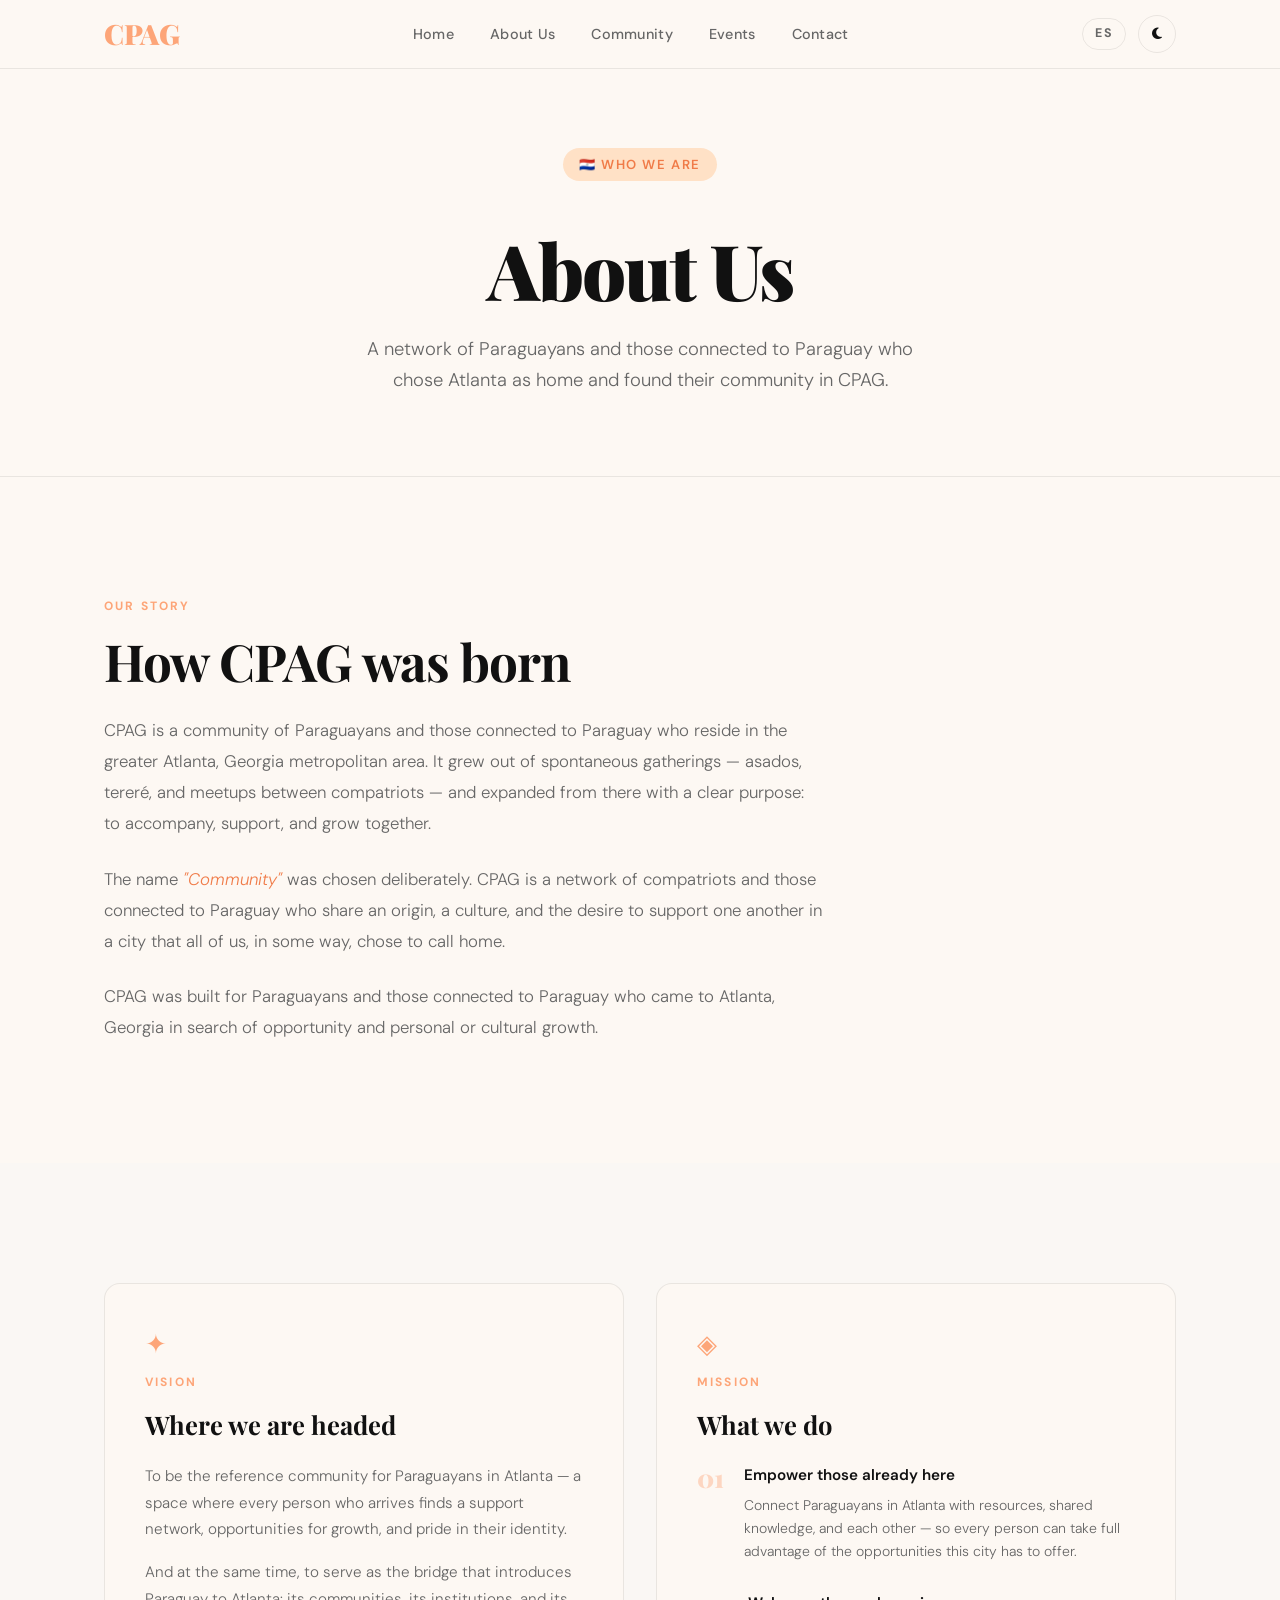
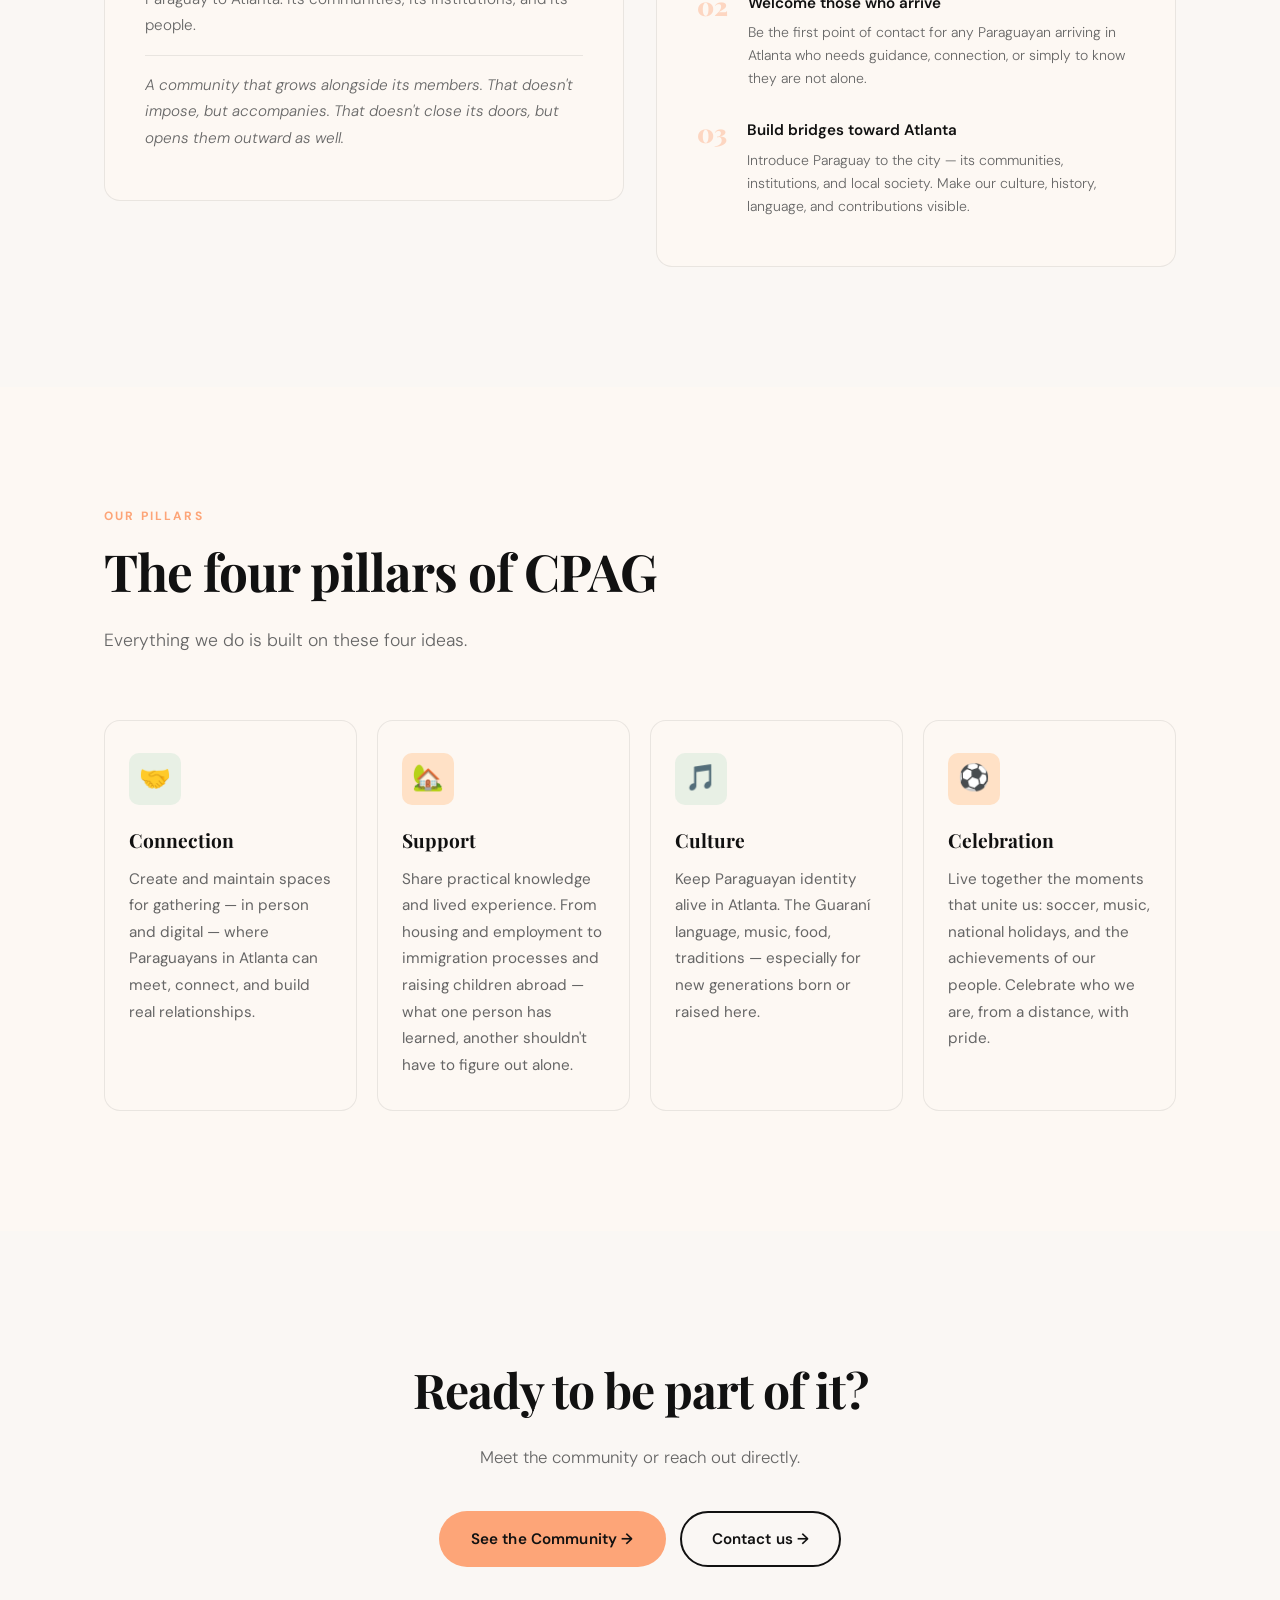
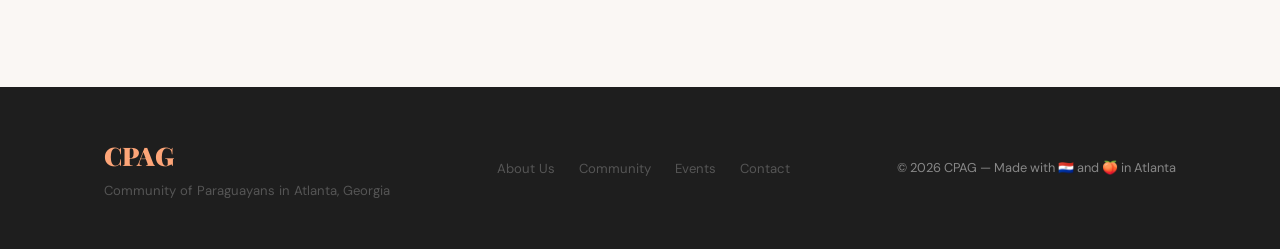
==== abouten.html @ 31353551 "CPAG multipage site — initial commit" ====
<!DOCTYPE html>
<html lang="en" data-theme="light">
<head>
  <meta charset="UTF-8" />
  <meta name="viewport" content="width=device-width, initial-scale=1.0" />
  <title>About Us — CPAG</title>
  <link rel="preconnect" href="https://fonts.googleapis.com" />
  <link rel="preconnect" href="https://fonts.gstatic.com" crossorigin />
  <link href="https://fonts.googleapis.com/css2?family=Playfair+Display:ital,wght@0,700;0,900;1,700&family=DM+Sans:wght@300;400;500;600&display=swap" rel="stylesheet" />
  <link rel="stylesheet" href="styles/styles.css" />
  <link rel="stylesheet" href="https://cdnjs.cloudflare.com/ajax/libs/font-awesome/6.5.0/css/all.min.css" />
</head>
<body>

  <!-- ═══ NAVBAR ═══ -->
  <nav class="navbar" id="navbar">
    <div class="nav-inner">
      <a href="index-en.html" class="nav-logo">CPAG</a>
      <ul class="nav-links" id="navLinks">
        <li><a href="index-en.html">Home</a></li>
        <li><a href="abouten.html" class="active">About Us</a></li>
        <li><a href="communityen.html">Community</a></li>
        <li><a href="eventsen.html">Events</a></li>
        <li><a href="contact.html">Contact</a></li>
      </ul>
      <div class="nav-actions">
        <a href="nosotros.html" class="lang-toggle" aria-label="Cambiar a Español">ES</a>
        <button id="themeBtn" class="theme-toggle-btn" aria-label="Toggle dark mode">
          <i class="theme-icon fas fa-moon"></i>
        </button>
        <button class="burger" id="burger" aria-label="Menu">
          <span></span><span></span><span></span>
        </button>
      </div>
    </div>
    <div class="mobile-menu" id="mobileMenu">
      <a href="index-en.html" class="mobile-link">Home</a>
      <a href="abouten.html" class="mobile-link">About Us</a>
      <a href="communityen.html" class="mobile-link">Community</a>
      <a href="eventsen.html" class="mobile-link">Events</a>
      <a href="contact.html" class="mobile-link">Contact</a>
      <a href="nosotros.html" class="mobile-link lang-mobile">🌐 Español</a>
    </div>
  </nav>

  <!-- ═══ PAGE HEADER ═══ -->
  <section class="page-header">
    <div class="container">
      <div class="page-header-inner" data-anim>
        <div class="hero-badge">🇵🇾 Who We Are</div>
        <h1 class="page-title">About Us</h1>
        <p class="page-subtitle">
          A network of Paraguayans and those connected to Paraguay
          who chose Atlanta as home and found their community in CPAG.
        </p>
      </div>
    </div>
  </section>

  <!-- ═══ DESCRIPTION ═══ -->
  <section class="section about-section" id="description">
    <div class="container">
      <div class="about-block" data-anim>
        <div class="section-label">Our Story</div>
        <h2 class="section-title">How CPAG was born</h2>
        <div class="about-body">
          <p>
            CPAG is a community of Paraguayans and those connected to Paraguay
            who reside in the greater Atlanta, Georgia metropolitan area. It grew
            out of spontaneous gatherings — asados, tereré, and meetups between
            compatriots — and expanded from there with a clear purpose: to
            accompany, support, and grow together.
          </p>
          <p>
            The name <em>"Community"</em> was chosen deliberately. CPAG is a network
            of compatriots and those connected to Paraguay who share an origin,
            a culture, and the desire to support one another in a city that all
            of us, in some way, chose to call home.
          </p>
          <p>
            CPAG was built for Paraguayans and those connected to Paraguay who
            came to Atlanta, Georgia in search of opportunity and personal
            or cultural growth.
          </p>
        </div>
      </div>
    </div>
  </section>

  <!-- ═══ VISION & MISSION ═══ -->
  <section class="section vm-section" id="vision">
    <div class="container">
      <div class="vm-grid">

        <div class="vm-card" data-anim>
          <div class="vm-icon">✦</div>
          <div class="section-label">Vision</div>
          <h2 class="vm-title">Where we are headed</h2>
          <p>
            To be the reference community for Paraguayans in Atlanta — a space
            where every person who arrives finds a support network, opportunities
            for growth, and pride in their identity.
          </p>
          <p>
            And at the same time, to serve as the bridge that introduces Paraguay
            to Atlanta: its communities, its institutions, and its people.
          </p>
          <p class="vm-closing">
            A community that grows alongside its members. That doesn't impose,
            but accompanies. That doesn't close its doors, but opens them
            outward as well.
          </p>
        </div>

        <div class="vm-card" data-anim>
          <div class="vm-icon">◈</div>
          <div class="section-label">Mission</div>
          <h2 class="vm-title">What we do</h2>
          <div class="mission-items">
            <div class="mission-item">
              <span class="mission-num">01</span>
              <div>
                <h4>Empower those already here</h4>
                <p>Connect Paraguayans in Atlanta with resources, shared knowledge,
                and each other — so every person can take full advantage of the
                opportunities this city has to offer.</p>
              </div>
            </div>
            <div class="mission-item">
              <span class="mission-num">02</span>
              <div>
                <h4>Welcome those who arrive</h4>
                <p>Be the first point of contact for any Paraguayan arriving in
                Atlanta who needs guidance, connection, or simply to know
                they are not alone.</p>
              </div>
            </div>
            <div class="mission-item">
              <span class="mission-num">03</span>
              <div>
                <h4>Build bridges toward Atlanta</h4>
                <p>Introduce Paraguay to the city — its communities, institutions,
                and local society. Make our culture, history, language,
                and contributions visible.</p>
              </div>
            </div>
          </div>
        </div>

      </div>
    </div>
  </section>

  <!-- ═══ PILLARS ═══ -->
  <section class="section pillars-section" id="pillars">
    <div class="container">
      <div class="section-label" data-anim>Our Pillars</div>
      <h2 class="section-title" data-anim>The four pillars of CPAG</h2>
      <p class="section-lead" data-anim>
        Everything we do is built on these four ideas.
      </p>
      <div class="pillars">
        <div class="pillar pillar-full" data-anim>
          <div class="pillar-icon green">🤝</div>
          <h3>Connection</h3>
          <p>Create and maintain spaces for gathering — in person and digital —
          where Paraguayans in Atlanta can meet, connect,
          and build real relationships.</p>
        </div>
        <div class="pillar pillar-full" data-anim>
          <div class="pillar-icon peach">🏡</div>
          <h3>Support</h3>
          <p>Share practical knowledge and lived experience. From housing and
          employment to immigration processes and raising children abroad —
          what one person has learned, another shouldn't have to figure out alone.</p>
        </div>
        <div class="pillar pillar-full" data-anim>
          <div class="pillar-icon green">🎵</div>
          <h3>Culture</h3>
          <p>Keep Paraguayan identity alive in Atlanta. The Guaraní language,
          music, food, traditions — especially for new generations
          born or raised here.</p>
        </div>
        <div class="pillar pillar-full" data-anim>
          <div class="pillar-icon peach">⚽</div>
          <h3>Celebration</h3>
          <p>Live together the moments that unite us: soccer, music, national
          holidays, and the achievements of our people. Celebrate who we are,
          from a distance, with pride.</p>
        </div>
      </div>
    </div>
  </section>

  <!-- ═══ CTA ═══ -->
  <section class="section cta-section" id="cta">
    <div class="container">
      <div class="cta-inner" data-anim>
        <h2 class="cta-title">Ready to be part of it?</h2>
        <p class="cta-sub">
          Meet the community or reach out directly.
        </p>
        <div class="cta-actions">
          <a href="comunidad-en.html" class="btn btn-primary">See the Community →</a>
          <a href="contacto-en.html" class="btn btn-outline">Contact us →</a>
        </div>
      </div>
    </div>
  </section>

  <!-- ═══ FOOTER ═══ -->
  <footer class="footer">
    <div class="container footer-inner">
      <div class="footer-brand">
        <span class="footer-logo">CPAG</span>
        <p>Community of Paraguayans in Atlanta, Georgia</p>
      </div>
      <div class="footer-nav">
        <a href="nosotros-en.html">About Us</a>
        <a href="comunidad-en.html">Community</a>
        <a href="eventos-en.html">Events</a>
        <a href="contacto-en.html">Contact</a>
      </div>
      <div class="footer-copy">
        <p>© 2026 CPAG — Made with 🇵🇾 and 🍑 in Atlanta</p>
      </div>
    </div>
  </footer>

  <script src="js/script.js"></script>
</body>
</html>
---- styles/styles.css ----
/* ═══════════════════════════════════════════════
   CPAG — Comunidad de Paraguayos en Atlanta, GA
   styles.css
   ═══════════════════════════════════════════════ */

/* ── Variables ── */
:root {
  --peach-light: #ffe1c6;
  --peach:       #fda578;
  --peach-dark:  #f07b48;
  --green:       #a8d5ba;
  --green-dark:  #6bb89a;
  --black:       #111111;
  --off-black:   #1e1e1e;
  --gray:        #555555;
  --gray-light:  #888888;
  --white:       #fdf8f3;
  --bg:          #fdf8f3;
  --bg-alt:      #faf7f4;
  --surface:     #fdf8f3;
  --text:        #111111;
  --text-muted:  #666666;
  --border:      rgba(0,0,0,0.08);
  --shadow:      0 4px 24px rgba(0,0,0,0.07);
  --shadow-lg:   0 12px 48px rgba(0,0,0,0.12);
  --radius:      16px;
  --radius-sm:   10px;
  --nav-h:       68px;
  --transition:  0.3s cubic-bezier(0.4, 0, 0.2, 1);
}

[data-theme="dark"] {
  --bg:         #0f0f0f;
  --bg-alt:     #161616;
  --surface:    #1a1a1a;
  --text:       #f0ede8;
  --text-muted: #999999;
  --border:     rgba(255,255,255,0.08);
  --shadow:     0 4px 24px rgba(0,0,0,0.3);
  --shadow-lg:  0 12px 48px rgba(0,0,0,0.5);
  --peach-light: #2a1a0f;
}

/* ── Reset ── */
*, *::before, *::after { margin: 0; padding: 0; box-sizing: border-box; }

html {
  scroll-behavior: smooth;
  font-size: 16px;
}

body {
  font-family: 'DM Sans', sans-serif;
  background: var(--bg);
  color: var(--text);
  line-height: 1.6;
  transition: background var(--transition), color var(--transition);
  overflow-x: hidden;
}

img { display: block; max-width: 100%; }

a { text-decoration: none; color: inherit; }

/* ── Container ── */
.container {
  max-width: 1120px;
  margin: 0 auto;
  padding: 0 24px;
}

/* ═══ NAVBAR ═══ */
.navbar {
  position: fixed;
  top: 0; left: 0; right: 0;
  z-index: 1000;
  background: var(--bg);
  border-bottom: 1px solid var(--border);
  transition: all var(--transition);
  backdrop-filter: blur(12px);
  -webkit-backdrop-filter: blur(12px);
}

.navbar.scrolled {
  box-shadow: var(--shadow);
}

.nav-inner {
  max-width: 1120px;
  margin: 0 auto;
  padding: 0 24px;
  height: var(--nav-h);
  display: flex;
  align-items: center;
  justify-content: space-between;
  gap: 32px;
}

.nav-logo {
  font-family: 'Playfair Display', serif;
  font-size: 1.75rem;
  font-weight: 900;
  color: var(--peach);
  letter-spacing: -0.5px;
  flex-shrink: 0;
}

.nav-links {
  display: flex;
  list-style: none;
  gap: 36px;
}

.nav-links a {
  font-size: 0.9rem;
  font-weight: 500;
  letter-spacing: 0.02em;
  color: var(--text-muted);
  transition: color var(--transition);
  position: relative;
}

.nav-links a::after {
  content: '';
  position: absolute;
  bottom: -4px; left: 0;
  width: 0; height: 2px;
  background: var(--peach);
  transition: width var(--transition);
  border-radius: 2px;
}

.nav-links a:hover {
  color: var(--text);
}

.nav-links a:hover::after {
  width: 100%;
}

.nav-actions {
  display: flex;
  align-items: center;
  gap: 12px;
}

.theme-btn {
  width: 40px; height: 40px;
  border-radius: 50%;
  border: 1px solid var(--border);
  background: var(--surface);
  cursor: pointer;
  font-size: 1.1rem;
  display: flex; align-items: center; justify-content: center;
  transition: all var(--transition);
  color: var(--text);
}

.theme-btn:hover {
  border-color: var(--peach);
  transform: rotate(20deg);
}

.burger {
  display: none;
  flex-direction: column;
  gap: 5px;
  width: 40px; height: 40px;
  border: none; background: none;
  cursor: pointer;
  align-items: center;
  justify-content: center;
}

.burger span {
  display: block;
  width: 22px; height: 2px;
  background: var(--text);
  border-radius: 2px;
  transition: all var(--transition);
}

/* Mobile menu */
.mobile-menu {
  display: none;
  flex-direction: column;
  padding: 16px 24px 24px;
  border-top: 1px solid var(--border);
  gap: 4px;
}

.mobile-menu.open {
  display: flex;
}

.mobile-link {
  font-size: 1rem;
  font-weight: 500;
  padding: 12px 0;
  color: var(--text);
  border-bottom: 1px solid var(--border);
  transition: color var(--transition);
}

.mobile-link:last-child { border-bottom: none; }

.mobile-link:hover { color: var(--peach); }

/* ═══ HERO ═══ */
.hero {
  min-height: 100vh;
  display: flex;
  align-items: center;
  justify-content: center;
  text-align: center;
  position: relative;
  overflow: hidden;
  padding: calc(var(--nav-h) + 60px) 24px 80px;
  background: var(--bg);
}

.hero::before {
  content: '';
  position: absolute;
  top: -20%; right: -10%;
  width: 600px; height: 600px;
  background: radial-gradient(circle, var(--peach-light) 0%, transparent 70%);
  border-radius: 50%;
  pointer-events: none;
  transition: background var(--transition);
}

.hero::after {
  content: '';
  position: absolute;
  bottom: -10%; left: -10%;
  width: 400px; height: 400px;
  background: radial-gradient(circle, rgba(168, 213, 186, 0.25) 0%, transparent 70%);
  border-radius: 50%;
  pointer-events: none;
}

.hero-bg-text {
  position: absolute;
  top: 50%; left: 50%;
  transform: translate(-50%, -50%);
  font-family: 'Playfair Display', serif;
  font-size: clamp(80px, 18vw, 240px);
  font-weight: 900;
  color: var(--peach);
  opacity: 0.045;
  white-space: nowrap;
  pointer-events: none;
  letter-spacing: -4px;
  user-select: none;
  transition: color var(--transition);
}

.hero-content {
  position: relative;
  z-index: 2;
  max-width: 820px;
  animation: heroReveal 0.9s cubic-bezier(0.4, 0, 0.2, 1) both;
}

@keyframes heroReveal {
  from { opacity: 0; transform: translateY(32px); }
  to   { opacity: 1; transform: translateY(0); }
}

.hero-badge {
  display: inline-flex;
  align-items: center;
  gap: 6px;
  font-size: 0.82rem;
  font-weight: 600;
  letter-spacing: 0.12em;
  text-transform: uppercase;
  color: var(--peach-dark);
  background: var(--peach-light);
  padding: 6px 16px;
  border-radius: 50px;
  margin-bottom: 28px;
  transition: background var(--transition);
}

.hero-title {
  font-family: 'Playfair Display', serif;
  font-size: clamp(3rem, 7vw, 6.5rem);
  font-weight: 900;
  line-height: 1.0;
  letter-spacing: -2px;
  color: var(--text);
  margin-bottom: 28px;
}

.hero-title em {
  font-style: italic;
  color: var(--peach);
}

.hero-sub {
  font-size: clamp(1rem, 2vw, 1.2rem);
  color: var(--text-muted);
  max-width: 560px;
  margin: 0 auto 44px;
  line-height: 1.7;
  font-weight: 300;
}

.hero-actions {
  display: flex;
  gap: 14px;
  justify-content: center;
  flex-wrap: wrap;
}

/* Buttons */
.btn {
  display: inline-flex;
  align-items: center;
  gap: 8px;
  padding: 14px 30px;
  border-radius: 50px;
  font-size: 0.95rem;
  font-weight: 600;
  font-family: 'DM Sans', sans-serif;
  cursor: pointer;
  transition: all var(--transition);
  border: 2px solid transparent;
  letter-spacing: 0.01em;
}

.btn-primary {
  background: var(--peach);
  color: var(--black);
}

.btn-primary:hover {
  background: var(--peach-dark);
  transform: translateY(-3px);
  box-shadow: 0 8px 24px rgba(253, 165, 120, 0.4);
}

.btn-outline {
  background: transparent;
  border-color: var(--text);
  color: var(--text);
}

.btn-outline:hover {
  background: var(--text);
  color: var(--bg);
  transform: translateY(-3px);
}

/* Scroll hint */
.hero-scroll-hint {
  position: absolute;
  bottom: 36px; left: 50%;
  transform: translateX(-50%);
  display: flex;
  flex-direction: column;
  align-items: center;
  gap: 8px;
  color: var(--text-muted);
  font-size: 0.7rem;
  letter-spacing: 0.15em;
  text-transform: uppercase;
  z-index: 2;
  animation: fadein 2s 1s both;
}

.scroll-line {
  width: 1px;
  height: 40px;
  background: linear-gradient(to bottom, var(--peach), transparent);
  animation: scrollPulse 2s infinite;
}

@keyframes scrollPulse {
  0%, 100% { opacity: 0.3; transform: scaleY(1); }
  50%       { opacity: 1;   transform: scaleY(1.2); }
}

@keyframes fadein {
  from { opacity: 0; } to { opacity: 1; }
}

/* ═══ SECTIONS — Common ═══ */
.section {
  padding: 120px 0;
}

.section-label {
  font-size: 0.75rem;
  font-weight: 700;
  letter-spacing: 0.18em;
  text-transform: uppercase;
  color: var(--peach);
  margin-bottom: 16px;
}

.section-title {
  font-family: 'Playfair Display', serif;
  font-size: clamp(2.2rem, 4vw, 3.4rem);
  font-weight: 700;
  line-height: 1.15;
  letter-spacing: -1px;
  color: var(--text);
  margin-bottom: 24px;
}

.section-lead {
  font-size: 1.1rem;
  color: var(--text-muted);
  max-width: 640px;
  margin-bottom: 64px;
  font-weight: 300;
  line-height: 1.75;
}

/* ═══ ABOUT ═══ */
.about-section {
  background: var(--bg);
}

.about-section .section-lead {
  margin-bottom: 72px;
}

.pillars {
  display: grid;
  grid-template-columns: repeat(4, 1fr);
  gap: 20px;
}

.pillar {
  background: var(--surface);
  border: 1px solid var(--border);
  border-radius: var(--radius);
  padding: 32px 24px;
  transition: all var(--transition);
}

.pillar:hover {
  transform: translateY(-6px);
  box-shadow: var(--shadow-lg);
  border-color: var(--peach);
}

.pillar-icon {
  width: 52px; height: 52px;
  border-radius: var(--radius-sm);
  display: flex; align-items: center; justify-content: center;
  font-size: 1.6rem;
  margin-bottom: 20px;
}

.pillar-icon.peach { background: var(--peach-light); }
.pillar-icon.green { background: rgba(168, 213, 186, 0.25); }

.pillar h3 {
  font-family: 'Playfair Display', serif;
  font-size: 1.2rem;
  font-weight: 700;
  margin-bottom: 10px;
  color: var(--text);
}

.pillar p {
  font-size: 0.9rem;
  color: var(--text-muted);
  line-height: 1.65;
}

/* ═══ EVENTS ═══ */
.events-section {
  background: var(--bg-alt);
}

.events-grid {
  display: grid;
  grid-template-columns: repeat(2, 1fr);
  gap: 20px;
}

.event-card {
  background: var(--surface);
  border: 1px solid var(--border);
  border-radius: var(--radius);
  padding: 32px;
  position: relative;
  overflow: hidden;
  transition: all var(--transition);
}

.event-card::before {
  content: '';
  position: absolute;
  top: 0; left: 0;
  width: 4px; height: 100%;
  background: var(--green);
  border-radius: 4px 0 0 4px;
}

.event-card.featured::before {
  background: var(--peach);
}

.event-card:hover {
  transform: translateY(-4px);
  box-shadow: var(--shadow-lg);
}

.event-tag {
  display: inline-block;
  font-size: 0.72rem;
  font-weight: 700;
  letter-spacing: 0.12em;
  text-transform: uppercase;
  color: var(--peach-dark);
  background: var(--peach-light);
  padding: 4px 12px;
  border-radius: 50px;
  margin-bottom: 12px;
  transition: background var(--transition);
}

.event-date {
  font-size: 0.82rem;
  font-weight: 600;
  color: var(--text-muted);
  margin-bottom: 10px;
}

.event-card h3 {
  font-family: 'Playfair Display', serif;
  font-size: 1.35rem;
  font-weight: 700;
  color: var(--text);
  margin-bottom: 12px;
}

.event-card p {
  font-size: 0.9rem;
  color: var(--text-muted);
  line-height: 1.65;
  margin-bottom: 16px;
}

.event-venue {
  font-size: 0.82rem;
  font-weight: 500;
  color: var(--green-dark);
}

/* ═══ NETWORK ═══ */
.network-section {
  background: var(--bg);
}

.network-grid {
  display: grid;
  grid-template-columns: repeat(3, 1fr);
  gap: 2px;
  border: 1px solid var(--border);
  border-radius: var(--radius);
  overflow: hidden;
}

.network-item {
  padding: 36px 28px;
  background: var(--surface);
  border: 1px solid var(--border);
  transition: all var(--transition);
  position: relative;
  overflow: hidden;
}

.network-item::after {
  content: '';
  position: absolute;
  inset: 0;
  background: linear-gradient(135deg, rgba(253,165,120,0.05), transparent);
  opacity: 0;
  transition: opacity var(--transition);
}

.network-item:hover {
  background: var(--bg-alt);
}

.network-item:hover::after {
  opacity: 1;
}

.network-num {
  font-family: 'Playfair Display', serif;
  font-size: 3rem;
  font-weight: 900;
  color: var(--peach);
  opacity: 0.3;
  line-height: 1;
  margin-bottom: 16px;
  transition: opacity var(--transition);
}

.network-item:hover .network-num {
  opacity: 0.7;
}

.network-item h4 {
  font-weight: 600;
  font-size: 1rem;
  color: var(--text);
  margin-bottom: 8px;
}

.network-item p {
  font-size: 0.875rem;
  color: var(--text-muted);
  line-height: 1.6;
}

/* ═══ CONTACT ═══ */
.contact-section {
  background: var(--bg-alt);
}

.contact-cards {
  display: flex;
  flex-direction: column;
  gap: 12px;
  max-width: 560px;
}

.contact-card {
  display: flex;
  align-items: center;
  gap: 20px;
  padding: 24px 28px;
  background: var(--surface);
  border: 1px solid var(--border);
  border-radius: var(--radius);
  transition: all var(--transition);
  cursor: pointer;
}

.contact-card:hover {
  transform: translateX(6px);
  border-color: var(--peach);
  box-shadow: var(--shadow);
}

.contact-icon {
  width: 48px; height: 48px;
  border-radius: var(--radius-sm);
  display: flex; align-items: center; justify-content: center;
  font-size: 1.4rem;
  flex-shrink: 0;
}

.contact-card h4 {
  font-weight: 600;
  font-size: 1rem;
  color: var(--text);
  margin-bottom: 2px;
}

.contact-card p {
  font-size: 0.82rem;
  color: var(--text-muted);
}

.contact-arrow {
  margin-left: auto;
  font-size: 1.2rem;
  color: var(--text-muted);
  transition: all var(--transition);
}

.contact-card:hover .contact-arrow {
  color: var(--peach);
  transform: translateX(4px);
}

/* ═══ FOOTER ═══ */
.footer {
  background: var(--off-black);
  color: #888;
  padding: 48px 0;
}

[data-theme="dark"] .footer {
  background: #0a0a0a;
}

.footer-inner {
  display: flex;
  justify-content: space-between;
  align-items: center;
  flex-wrap: wrap;
  gap: 20px;
}

.footer-logo {
  font-family: 'Playfair Display', serif;
  font-size: 1.6rem;
  font-weight: 900;
  color: var(--peach);
  display: block;
  margin-bottom: 4px;
}

.footer-brand p {
  font-size: 0.82rem;
  color: #555;
}

.footer-copy p {
  font-size: 0.8rem;
}

/* ═══ ANIMATIONS ═══ */
[data-anim] {
  opacity: 0;
  transform: translateY(24px);
  transition: opacity 0.6s ease, transform 0.6s ease;
}

[data-anim].visible {
  opacity: 1;
  transform: translateY(0);
}

/* stagger siblings */
[data-anim]:nth-child(2) { transition-delay: 0.1s; }
[data-anim]:nth-child(3) { transition-delay: 0.2s; }
[data-anim]:nth-child(4) { transition-delay: 0.3s; }
[data-anim]:nth-child(5) { transition-delay: 0.4s; }
[data-anim]:nth-child(6) { transition-delay: 0.5s; }

/* ═══ RESPONSIVE ═══ */
@media (max-width: 900px) {
  .pillars {
    grid-template-columns: repeat(2, 1fr);
  }

  .network-grid {
    grid-template-columns: repeat(2, 1fr);
  }
}

@media (max-width: 768px) {
  .nav-links { display: none; }

  .burger {
    display: flex;
  }

  .events-grid {
    grid-template-columns: 1fr;
  }

  .section { padding: 80px 0; }

  .hero-title { letter-spacing: -1px; }
}

@media (max-width: 600px) {
  .pillars {
    grid-template-columns: 1fr;
  }

  .network-grid {
    grid-template-columns: 1fr;
  }

  .footer-inner {
    flex-direction: column;
    text-align: center;
  }
}

.theme-toggle-btn {
  background: transparent;
  border: 1.5px solid var(--border);
  border-radius: 50%;
  width: 38px;
  height: 38px;
  display: flex;
  align-items: center;
  justify-content: center;
  cursor: pointer;
  color: var(--text);
  transition: var(--transition);
}

.theme-toggle-btn:hover {
  border-color: var(--peach);
  color: var(--peach);
}

/* ═══════════════════════════════════════════════
   CPAG — styles.css additions
   Add these to the bottom of your existing styles.css
   ═══════════════════════════════════════════════ */

/* ── Language Toggle ── */
.lang-toggle {
  font-size: 0.78rem;
  font-weight: 700;
  letter-spacing: 0.1em;
  color: var(--text-muted);
  border: 1.5px solid var(--border);
  border-radius: 50px;
  padding: 5px 12px;
  transition: all var(--transition);
  cursor: pointer;
}

.lang-toggle:hover {
  border-color: var(--peach);
  color: var(--peach);
}

.lang-mobile {
  color: var(--peach) !important;
}

/* ── Footer Nav ── */
.footer-nav {
  display: flex;
  gap: 24px;
  flex-wrap: wrap;
}

.footer-nav a {
  font-size: 0.82rem;
  color: #555;
  transition: color var(--transition);
}

.footer-nav a:hover {
  color: var(--peach);
}

/* ── Teaser Sections — Common ── */
.teaser-section {
  background: var(--bg);
}

.teaser-alt {
  background: var(--bg-alt);
}

/* ── Teaser Grid — Two Column ── */
.teaser-grid {
  display: grid;
  grid-template-columns: 1fr 1fr;
  gap: 80px;
  align-items: center;
}

.teaser-grid-reverse .teaser-text {
  order: 2;
}

.teaser-grid-reverse .teaser-numbers {
  order: 1;
}

.teaser-text .section-lead {
  margin-bottom: 36px;
}

/* ── Teaser Pillars ── */
.teaser-pillars {
  display: grid;
  grid-template-columns: 1fr 1fr;
  gap: 16px;
}

.teaser-pillar {
  display: flex;
  flex-direction: column;
  align-items: flex-start;
  gap: 10px;
  background: var(--surface);
  border: 1px solid var(--border);
  border-radius: var(--radius);
  padding: 24px 20px;
  transition: all var(--transition);
}

.teaser-pillar:hover {
  border-color: var(--peach);
  transform: translateY(-4px);
  box-shadow: var(--shadow);
}

.teaser-pillar-icon {
  font-size: 1.8rem;
}

.teaser-pillar span:last-child {
  font-weight: 600;
  font-size: 0.95rem;
  color: var(--text);
}

/* ── Teaser Numbers ── */
.teaser-numbers {
  display: flex;
  flex-direction: column;
  gap: 24px;
}

.teaser-number-item {
  display: flex;
  align-items: center;
  gap: 24px;
  padding: 28px 32px;
  background: var(--surface);
  border: 1px solid var(--border);
  border-radius: var(--radius);
  transition: all var(--transition);
}

.teaser-number-item:hover {
  border-color: var(--peach);
  box-shadow: var(--shadow);
}

.teaser-big-num {
  font-family: 'Playfair Display', serif;
  font-size: 3rem;
  font-weight: 900;
  color: var(--peach);
  opacity: 0.4;
  line-height: 1;
  flex-shrink: 0;
  transition: opacity var(--transition);
}

.teaser-number-item:hover .teaser-big-num {
  opacity: 0.9;
}

.teaser-num-label {
  font-size: 1rem;
  font-weight: 500;
  color: var(--text);
  line-height: 1.4;
}

/* ── Teaser Events ── */
.teaser-header {
  text-align: center;
  max-width: 680px;
  margin: 0 auto 56px;
}

.teaser-header .section-lead {
  margin-bottom: 0;
}

.teaser-events {
  display: grid;
  grid-template-columns: repeat(3, 1fr);
  gap: 20px;
  margin-bottom: 40px;
}

.teaser-event-card {
  background: var(--surface);
  border: 1px solid var(--border);
  border-radius: var(--radius);
  padding: 28px 24px;
  position: relative;
  overflow: hidden;
  transition: all var(--transition);
}

.teaser-event-card::before {
  content: '';
  position: absolute;
  top: 0; left: 0;
  width: 4px; height: 100%;
  background: var(--green);
  border-radius: 4px 0 0 4px;
}

.teaser-event-card.featured::before {
  background: var(--peach);
}

.teaser-event-card:hover {
  transform: translateY(-4px);
  box-shadow: var(--shadow-lg);
}

.teaser-event-card h3 {
  font-family: 'Playfair Display', serif;
  font-size: 1.15rem;
  font-weight: 700;
  color: var(--text);
  margin: 10px 0 12px;
}

.teaser-cta {
  text-align: center;
}

/* ── Teaser Contact ── */
.teaser-contact {
  background: var(--bg-alt);
}

.teaser-contact-inner {
  display: grid;
  grid-template-columns: 1fr 1fr;
  gap: 80px;
  align-items: center;
}

.teaser-contact-text .section-lead {
  margin-bottom: 36px;
}

.teaser-contact-cards {
  display: flex;
  flex-direction: column;
  gap: 12px;
}

/* ── Nav active state for multipage ── */
.nav-links a.active {
  color: var(--text);
}

.nav-links a.active::after {
  width: 100%;
}

/* ── Responsive ── */
@media (max-width: 900px) {
  .teaser-grid,
  .teaser-contact-inner {
    grid-template-columns: 1fr;
    gap: 48px;
  }

  .teaser-grid-reverse .teaser-text {
    order: 1;
  }

  .teaser-grid-reverse .teaser-numbers {
    order: 2;
  }

  .teaser-events {
    grid-template-columns: 1fr;
  }

  .footer-nav {
    display: none;
  }
}

@media (max-width: 600px) {
  .teaser-pillars {
    grid-template-columns: 1fr 1fr;
  }

  .teaser-contact-inner {
    grid-template-columns: 1fr;
  }
}

/* ═══════════════════════════════════════════════
   CPAG — Nosotros page styles
   Add these to the bottom of styles/styles.css
   ═══════════════════════════════════════════════ */

/* ── Page Header (all inner pages) ── */
.page-header {
  padding: calc(var(--nav-h) + 80px) 0 80px;
  background: var(--bg);
  border-bottom: 1px solid var(--border);
  text-align: center;
}

.page-header-inner {
  max-width: 720px;
  margin: 0 auto;
}

.page-title {
  font-family: 'Playfair Display', serif;
  font-size: clamp(3rem, 6vw, 5rem);
  font-weight: 900;
  line-height: 1.05;
  letter-spacing: -2px;
  color: var(--text);
  margin: 20px 0 24px;
}

.page-subtitle {
  font-size: clamp(1rem, 2vw, 1.15rem);
  color: var(--text-muted);
  line-height: 1.7;
  font-weight: 300;
  max-width: 560px;
  margin: 0 auto;
}

/* ── About Body ── */
.about-block {
  max-width: 720px;
}

.about-body p {
  font-size: 1.05rem;
  color: var(--text-muted);
  line-height: 1.85;
  margin-bottom: 24px;
  font-weight: 300;
}

.about-body p:last-child {
  margin-bottom: 0;
}

.about-body em {
  color: var(--peach-dark);
  font-style: italic;
}

/* ── Vision & Mission ── */
.vm-section {
  background: var(--bg-alt);
}

.vm-grid {
  display: grid;
  grid-template-columns: 1fr 1fr;
  gap: 32px;
  align-items: start;
}

.vm-card {
  background: var(--surface);
  border: 1px solid var(--border);
  border-radius: var(--radius);
  padding: 48px 40px;
  transition: all var(--transition);
}

.vm-card:hover {
  box-shadow: var(--shadow-lg);
}

.vm-icon {
  font-size: 1.6rem;
  color: var(--peach);
  margin-bottom: 16px;
  line-height: 1;
}

.vm-title {
  font-family: 'Playfair Display', serif;
  font-size: 1.6rem;
  font-weight: 700;
  color: var(--text);
  margin: 12px 0 24px;
  line-height: 1.2;
}

.vm-card p {
  font-size: 0.95rem;
  color: var(--text-muted);
  line-height: 1.75;
  margin-bottom: 16px;
  font-weight: 300;
}

.vm-card p:last-child {
  margin-bottom: 0;
}

.vm-closing {
  font-style: italic;
  border-top: 1px solid var(--border);
  padding-top: 16px;
  margin-top: 8px !important;
}

/* ── Mission Items ── */
.mission-items {
  display: flex;
  flex-direction: column;
  gap: 28px;
}

.mission-item {
  display: flex;
  gap: 20px;
  align-items: flex-start;
}

.mission-num {
  font-family: 'Playfair Display', serif;
  font-size: 1.6rem;
  font-weight: 900;
  color: var(--peach);
  opacity: 0.4;
  line-height: 1.1;
  flex-shrink: 0;
  transition: opacity var(--transition);
}

.mission-item:hover .mission-num {
  opacity: 1;
}

.mission-item h4 {
  font-weight: 600;
  font-size: 0.95rem;
  color: var(--text);
  margin-bottom: 6px;
}

.mission-item p {
  font-size: 0.875rem;
  color: var(--text-muted);
  line-height: 1.65;
  margin-bottom: 0 !important;
}

/* ── Pillars — full text version ── */
.pillars-section {
  background: var(--bg);
}

.pillar.pillar-full p {
  font-size: 0.95rem;
  line-height: 1.75;
}

/* ── CTA Section ── */
.cta-section {
  background: var(--bg-alt);
}

.cta-inner {
  text-align: center;
  max-width: 600px;
  margin: 0 auto;
}

.cta-title {
  font-family: 'Playfair Display', serif;
  font-size: clamp(2rem, 4vw, 3rem);
  font-weight: 700;
  color: var(--text);
  margin-bottom: 16px;
  letter-spacing: -1px;
}

.cta-sub {
  font-size: 1.05rem;
  color: var(--text-muted);
  margin-bottom: 40px;
  font-weight: 300;
}

.cta-actions {
  display: flex;
  gap: 14px;
  justify-content: center;
  flex-wrap: wrap;
}

/* ── Responsive ── */
@media (max-width: 900px) {
  .vm-grid {
    grid-template-columns: 1fr;
  }

  .vm-card {
    padding: 36px 28px;
  }
}

@media (max-width: 600px) {
  .page-header {
    padding: calc(var(--nav-h) + 48px) 0 56px;
    text-align: left;
  }

  .page-header-inner {
    text-align: left;
  }

  .page-subtitle {
    margin: 0;
  }

  .cta-inner {
    text-align: left;
  }

  .cta-actions {
    justify-content: flex-start;
  }
}

/* ═══════════════════════════════════════════════
   CPAG — Community page styles
   Add these to the bottom of styles/styles.css
   ═══════════════════════════════════════════════ */

/* ── Community Intro ── */
.community-intro {
  background: var(--bg);
}

.community-intro-grid {
  display: grid;
  grid-template-columns: 1fr 1fr;
  gap: 80px;
  align-items: center;
}

.community-body {
  font-size: 1rem;
  color: var(--text-muted);
  line-height: 1.8;
  margin-bottom: 20px;
  font-weight: 300;
}

.community-body:last-child {
  margin-bottom: 0;
}

/* ── Stat Cards ── */
.community-intro-stat {
  display: grid;
  grid-template-columns: 1fr 1fr;
  gap: 16px;
}

.stat-card {
  background: var(--surface);
  border: 1px solid var(--border);
  border-radius: var(--radius);
  padding: 32px 24px;
  display: flex;
  flex-direction: column;
  align-items: center;
  justify-content: center;
  text-align: center;
  gap: 10px;
  transition: all var(--transition);
}

.stat-card:hover {
  border-color: var(--peach);
  transform: translateY(-4px);
  box-shadow: var(--shadow);
}

.stat-card-full {
  grid-column: 1 / -1;
}

.stat-num {
  font-family: 'Playfair Display', serif;
  font-size: 2.4rem;
  font-weight: 900;
  color: var(--peach);
  line-height: 1;
}

.stat-label {
  font-size: 0.82rem;
  font-weight: 500;
  color: var(--text-muted);
  letter-spacing: 0.05em;
}

/* ── Connections Section ── */
.connections-section {
  background: var(--bg-alt);
}

.connections-grid {
  display: grid;
  grid-template-columns: 1fr 1fr;
  gap: 20px;
}

.connection-card {
  background: var(--surface);
  border: 1px solid var(--border);
  border-radius: var(--radius);
  padding: 36px 32px;
  display: flex;
  gap: 24px;
  align-items: flex-start;
  transition: all var(--transition);
}

.connection-card:hover {
  transform: translateY(-4px);
  box-shadow: var(--shadow-lg);
  border-color: var(--peach);
}

.connection-card-wide {
  grid-column: 1 / -1;
}

.connection-flag {
  font-size: 2rem;
  flex-shrink: 0;
  line-height: 1;
  margin-top: 4px;
}

.connection-content h3 {
  font-family: 'Playfair Display', serif;
  font-size: 1.4rem;
  font-weight: 700;
  color: var(--text);
  margin: 10px 0 12px;
}

.connection-content p {
  font-size: 0.92rem;
  color: var(--text-muted);
  line-height: 1.7;
  font-weight: 300;
}

/* ── Responsive ── */
@media (max-width: 900px) {
  .community-intro-grid {
    grid-template-columns: 1fr;
    gap: 48px;
  }

  .connections-grid {
    grid-template-columns: 1fr;
  }

  .connection-card-wide {
    grid-column: 1;
  }
}

@media (max-width: 600px) {
  .community-intro-stat {
    grid-template-columns: 1fr 1fr;
  }

  .connection-card {
    flex-direction: column;
    gap: 16px;
  }
}

/* ═══════════════════════════════════════════════
   CPAG — Community page styles
   Add these to the bottom of styles/styles.css
   ═══════════════════════════════════════════════ */

/* ── Community Intro ── */
.community-intro {
  background: var(--bg);
}

.community-intro-grid {
  display: grid;
  grid-template-columns: 1fr 1fr;
  gap: 80px;
  align-items: center;
}

.community-body {
  font-size: 1rem;
  color: var(--text-muted);
  line-height: 1.8;
  margin-bottom: 20px;
  font-weight: 300;
}

.community-body:last-child {
  margin-bottom: 0;
}

/* ── Stat Cards ── */
.community-intro-stat {
  display: grid;
  grid-template-columns: 1fr 1fr;
  gap: 16px;
}

.stat-card {
  background: var(--surface);
  border: 1px solid var(--border);
  border-radius: var(--radius);
  padding: 32px 24px;
  display: flex;
  flex-direction: column;
  align-items: center;
  justify-content: center;
  text-align: center;
  gap: 10px;
  transition: all var(--transition);
}

.stat-card:hover {
  border-color: var(--peach);
  transform: translateY(-4px);
  box-shadow: var(--shadow);
}

.stat-card-full {
  grid-column: 1 / -1;
}

.stat-num {
  font-family: 'Playfair Display', serif;
  font-size: 2.4rem;
  font-weight: 900;
  color: var(--peach);
  line-height: 1;
}

.stat-label {
  font-size: 0.82rem;
  font-weight: 500;
  color: var(--text-muted);
  letter-spacing: 0.05em;
}

/* ── Connections Section ── */
.connections-section {
  background: var(--bg-alt);
}

.connections-grid {
  display: grid;
  grid-template-columns: 1fr 1fr;
  gap: 20px;
}

.connection-card {
  background: var(--surface);
  border: 1px solid var(--border);
  border-radius: var(--radius);
  padding: 36px 32px;
  display: flex;
  gap: 24px;
  align-items: flex-start;
  transition: all var(--transition);
}

.connection-card:hover {
  transform: translateY(-4px);
  box-shadow: var(--shadow-lg);
  border-color: var(--peach);
}

.connection-card-wide {
  grid-column: 1 / -1;
}

.connection-flag {
  font-size: 2rem;
  flex-shrink: 0;
  line-height: 1;
  margin-top: 4px;
}

.connection-content h3 {
  font-family: 'Playfair Display', serif;
  font-size: 1.4rem;
  font-weight: 700;
  color: var(--text);
  margin: 10px 0 12px;
}

.connection-content p {
  font-size: 0.92rem;
  color: var(--text-muted);
  line-height: 1.7;
  font-weight: 300;
}

/* ── Connection Link ── */
.connection-link {
  display: inline-block;
  margin-top: 14px;
  font-size: 0.82rem;
  font-weight: 600;
  color: var(--peach-dark);
  transition: color var(--transition);
}

.connection-link:hover {
  color: var(--peach);
}

/* ── Responsive ── */
@media (max-width: 900px) {
  .community-intro-grid {
    grid-template-columns: 1fr;
    gap: 48px;
  }

  .connections-grid {
    grid-template-columns: 1fr;
  }

  .connection-card-wide {
    grid-column: 1;
  }
}

@media (max-width: 600px) {
  .community-intro-stat {
    grid-template-columns: 1fr 1fr;
  }

  .connection-card {
    flex-direction: column;
    gap: 16px;
  }
}

/* ═══════════════════════════════════════════════
   CPAG — Events page styles
   Add these to the bottom of styles/styles.css
   ═══════════════════════════════════════════════ */

/* ── Events Page Section ── */
.events-page-section {
  background: var(--bg);
}

/* ── Full Event Card ── */
.event-full {
  border: 1px solid var(--border);
  border-radius: var(--radius);
  background: var(--surface);
  margin-bottom: 24px;
  overflow: hidden;
  transition: all var(--transition);
}

.event-full:last-child {
  margin-bottom: 0;
}

.event-full:hover {
  box-shadow: var(--shadow-lg);
}

.event-full.featured {
  border-color: var(--peach);
  border-width: 1.5px;
}

/* ── Event Header Bar ── */
.event-full-header {
  display: flex;
  align-items: center;
  justify-content: space-between;
  padding: 16px 32px;
  border-bottom: 1px solid var(--border);
  background: var(--bg-alt);
  flex-wrap: wrap;
  gap: 10px;
}

.event-full-meta {
  display: flex;
  align-items: center;
  gap: 10px;
}

.event-full-date {
  font-size: 0.85rem;
  font-weight: 600;
  color: var(--text-muted);
}

/* ── Status Badges ── */
.event-status {
  display: inline-flex;
  align-items: center;
  gap: 5px;
  font-size: 0.72rem;
  font-weight: 700;
  letter-spacing: 0.08em;
  padding: 4px 12px;
  border-radius: 50px;
}

.status-confirmed {
  background: rgba(168, 213, 186, 0.25);
  color: var(--green-dark);
}

.status-season {
  background: rgba(253, 165, 120, 0.15);
  color: var(--peach-dark);
}

.status-tba {
  background: var(--bg-alt);
  color: var(--text-muted);
  border: 1px solid var(--border);
}

/* ── Event Body ── */
.event-full-body {
  display: grid;
  grid-template-columns: 1fr 320px;
  gap: 0;
}

.event-full-text {
  padding: 36px 32px;
  border-right: 1px solid var(--border);
}

.event-full-title {
  font-family: 'Playfair Display', serif;
  font-size: clamp(1.4rem, 2.5vw, 2rem);
  font-weight: 700;
  color: var(--text);
  margin-bottom: 8px;
  line-height: 1.2;
}

.event-full-venue {
  font-size: 0.85rem;
  font-weight: 500;
  color: var(--green-dark);
  margin-bottom: 20px !important;
}

.event-full-text p {
  font-size: 0.95rem;
  color: var(--text-muted);
  line-height: 1.75;
  margin-bottom: 16px;
  font-weight: 300;
}

.event-full-text p:last-of-type {
  margin-bottom: 28px;
}

.event-full-actions {
  display: flex;
  gap: 12px;
  flex-wrap: wrap;
}

/* ── Event Detail Aside ── */
.event-full-aside {
  padding: 36px 28px;
  background: var(--bg-alt);
}

.event-detail-card {
  display: flex;
  flex-direction: column;
  gap: 0;
}

.event-detail-row {
  display: flex;
  flex-direction: column;
  gap: 4px;
  padding: 14px 0;
  border-bottom: 1px solid var(--border);
  font-size: 0.875rem;
}

.event-detail-row:last-child {
  border-bottom: none;
}

.event-detail-label {
  font-size: 0.72rem;
  font-weight: 700;
  letter-spacing: 0.1em;
  text-transform: uppercase;
  color: var(--peach-dark);
}

.event-detail-row span:last-child {
  color: var(--text);
  line-height: 1.5;
}

/* ── Responsive ── */
@media (max-width: 900px) {
  .event-full-body {
    grid-template-columns: 1fr;
  }

  .event-full-text {
    border-right: none;
    border-bottom: 1px solid var(--border);
    padding: 28px 24px;
  }

  .event-full-aside {
    padding: 24px;
  }

  .event-full-header {
    padding: 14px 24px;
  }
}

@media (max-width: 600px) {
  .event-full-actions {
    flex-direction: column;
  }

  .event-full-actions .btn {
    text-align: center;
    justify-content: center;
  }
}

/* ═══════════════════════════════════════════════
   CPAG — Contact page styles
   Add these to the bottom of styles/styles.css
   ═══════════════════════════════════════════════ */

/* ── Bilingual subtitle on page header ── */
.page-subtitle-en {
  font-size: 0.9rem;
  color: var(--text-muted);
  line-height: 1.6;
  font-weight: 300;
  max-width: 560px;
  margin: 8px auto 0;
  opacity: 0.7;
}

/* ── Inline English labels ── */
.en-inline {
  font-size: 0.85em;
  opacity: 0.6;
  font-weight: 400;
}

/* ── Contact Page Section ── */
.contact-page-section {
  background: var(--bg);
}

/* ── Contact Page Grid ── */
.contact-page-grid {
  display: flex;
  flex-direction: column;
  gap: 16px;
  max-width: 720px;
  margin: 0 auto 48px;
}

/* ── Contact Page Cards ── */
.contact-page-card {
  display: flex;
  align-items: flex-start;
  gap: 28px;
  padding: 32px 36px;
  background: var(--surface);
  border: 1px solid var(--border);
  border-radius: var(--radius);
  transition: all var(--transition);
  cursor: pointer;
}

.contact-page-card:hover {
  transform: translateX(6px);
  border-color: var(--peach);
  box-shadow: var(--shadow);
}

.contact-page-icon {
  width: 56px;
  height: 56px;
  border-radius: var(--radius-sm);
  display: flex;
  align-items: center;
  justify-content: center;
  font-size: 1.5rem;
  color: #ffffff;
  flex-shrink: 0;
}

.contact-page-body h3 {
  font-family: 'Playfair Display', serif;
  font-size: 1.2rem;
  font-weight: 700;
  color: var(--text);
  margin-bottom: 8px;
}

.contact-page-desc {
  font-size: 0.92rem;
  color: var(--text-muted);
  line-height: 1.6;
  margin-bottom: 4px;
  font-weight: 400;
}

.contact-page-desc-en {
  font-size: 0.82rem;
  color: var(--text-muted);
  line-height: 1.5;
  margin-bottom: 14px;
  font-weight: 300;
  opacity: 0.7;
}

.contact-page-action {
  font-size: 0.85rem;
  font-weight: 600;
  color: var(--peach-dark);
  transition: color var(--transition);
}

.contact-page-card:hover .contact-page-action {
  color: var(--peach);
}

/* ── Human Note ── */
.contact-note {
  max-width: 720px;
  margin: 0 auto;
}

.contact-note-inner {
  display: flex;
  gap: 24px;
  align-items: flex-start;
  padding: 32px 36px;
  background: var(--peach-light);
  border-radius: var(--radius);
  border: 1px solid rgba(253, 165, 120, 0.2);
  transition: background var(--transition);
}

.contact-note-icon {
  font-size: 1.8rem;
  flex-shrink: 0;
  margin-top: 2px;
}

.contact-note-inner p {
  font-size: 0.95rem;
  color: var(--text);
  line-height: 1.75;
  font-weight: 400;
  margin-bottom: 0;
}

.contact-note-en {
  font-size: 0.85rem !important;
  color: var(--text-muted) !important;
  margin-top: 10px !important;
  font-weight: 300 !important;
  opacity: 0.8;
}

/* ── Footer bilingual brand ── */
.footer-brand-en {
  font-size: 0.75rem !important;
  color: #444 !important;
  opacity: 0.7;
  margin-top: 2px;
}

/* ── Responsive ── */
@media (max-width: 768px) {
  .contact-page-card {
    padding: 24px;
    gap: 20px;
  }

  .contact-note-inner {
    padding: 24px;
    flex-direction: column;
    gap: 16px;
  }

  .page-subtitle-en {
    margin: 8px 0 0;
  }
}

/* ── Disabled/Coming Soon card ── */
.contact-card-disabled {
  opacity: 0.55;
  cursor: default;
  pointer-events: none;
}

/* ── Disabled/Coming Soon card ── */
.contact-card-disabled {
  opacity: 0.55;
  cursor: default;
  pointer-events: none;
}
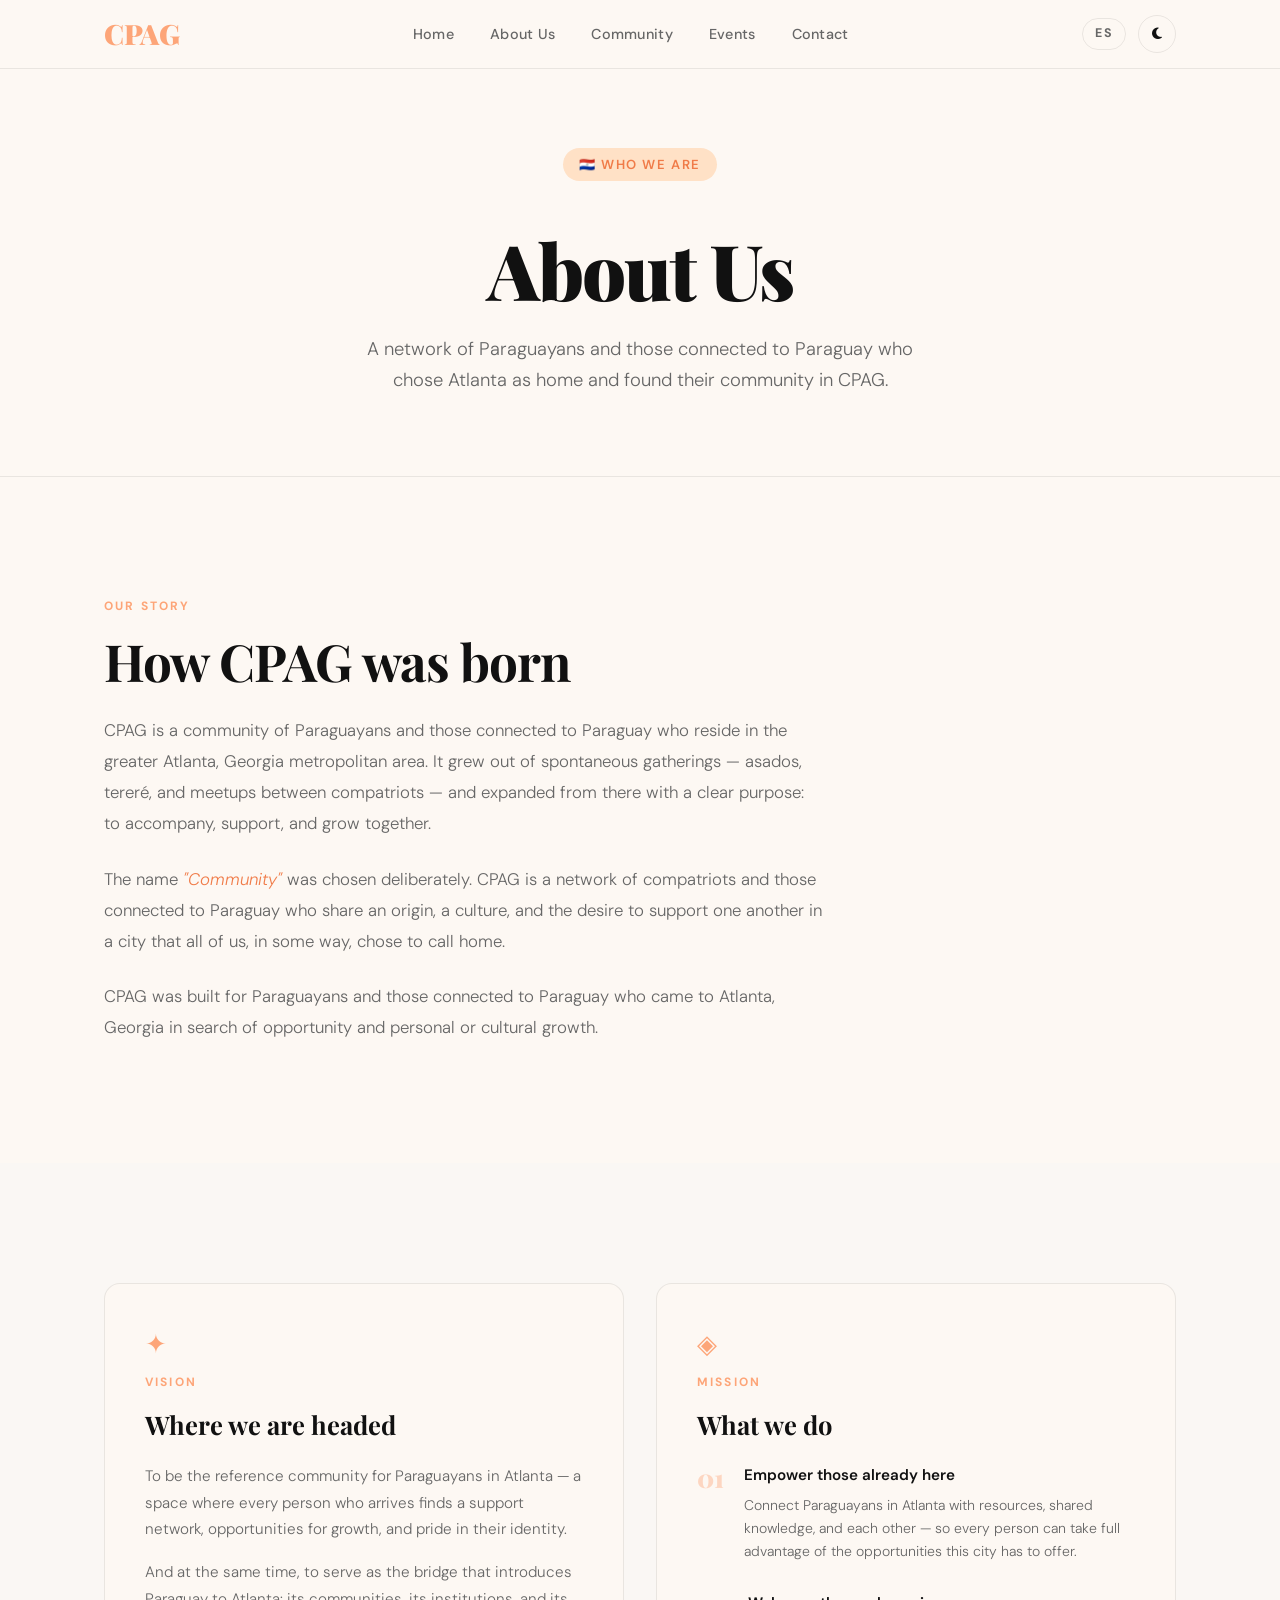
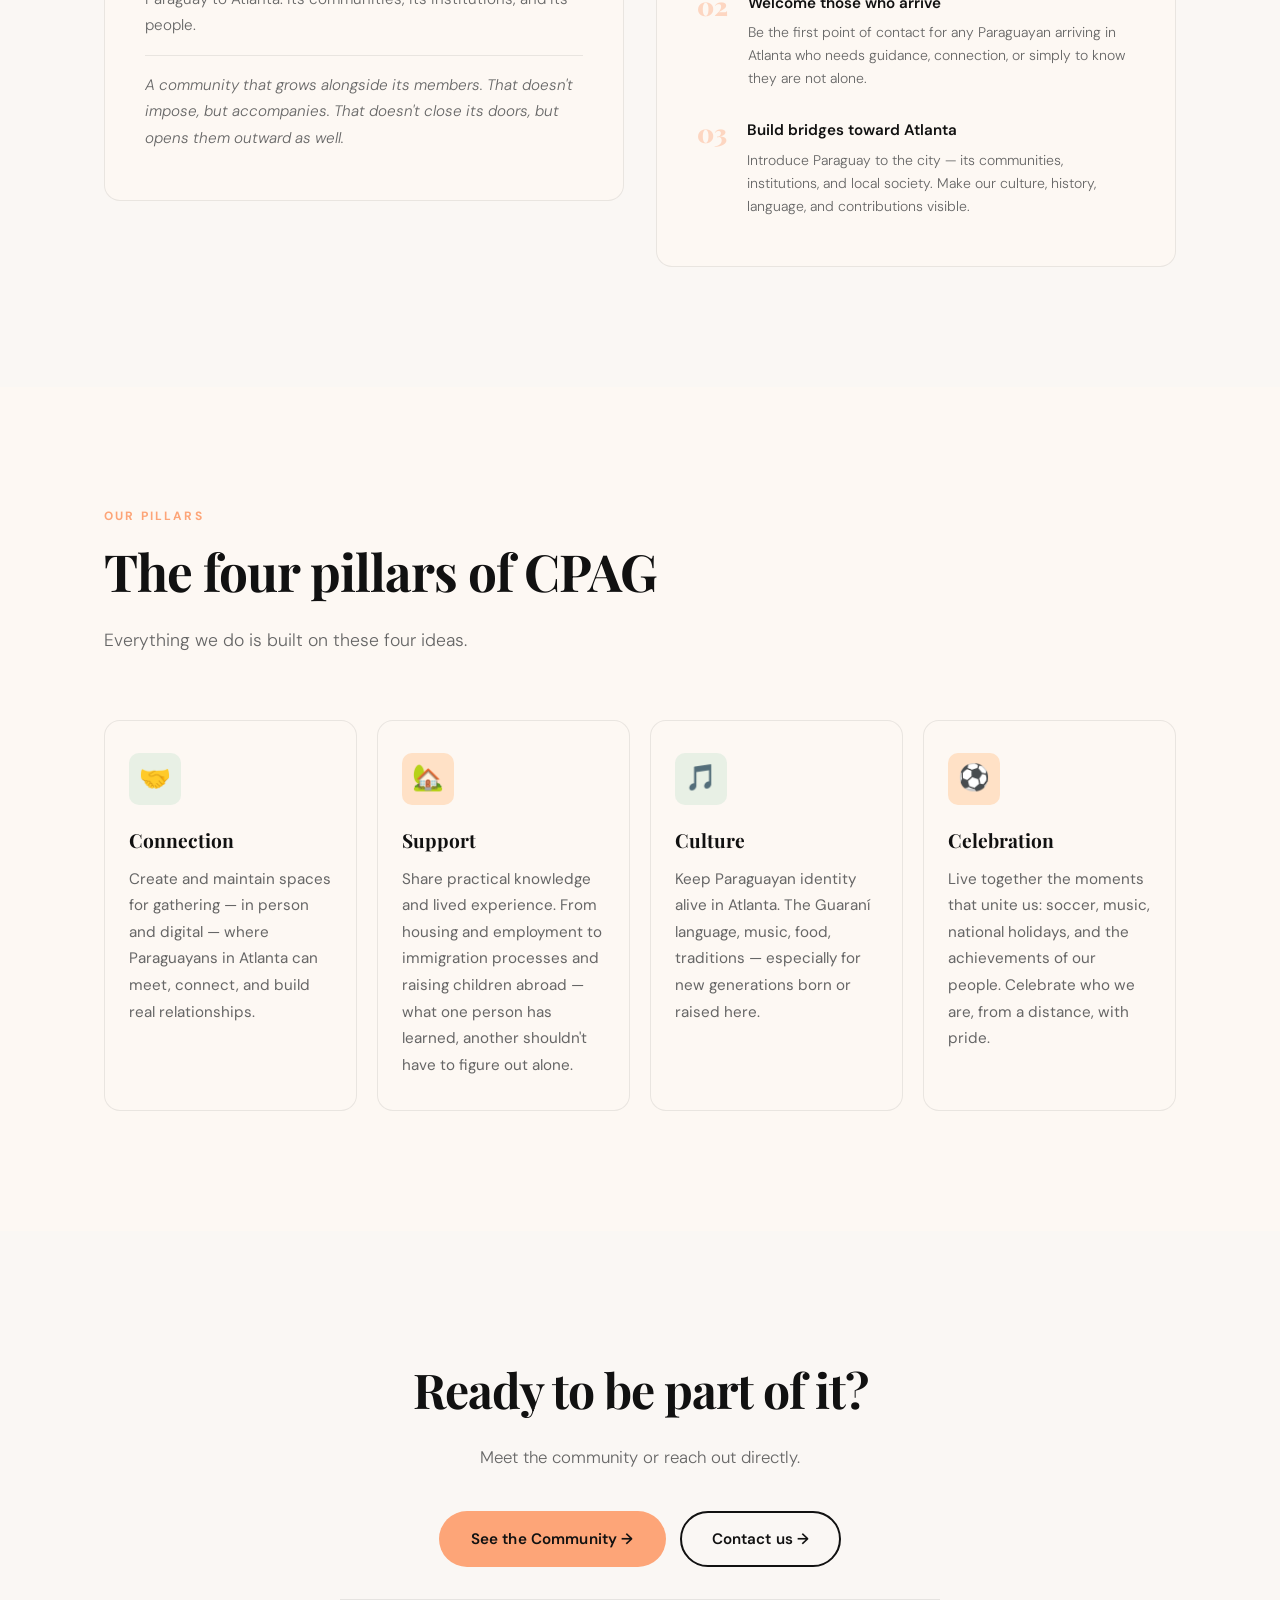
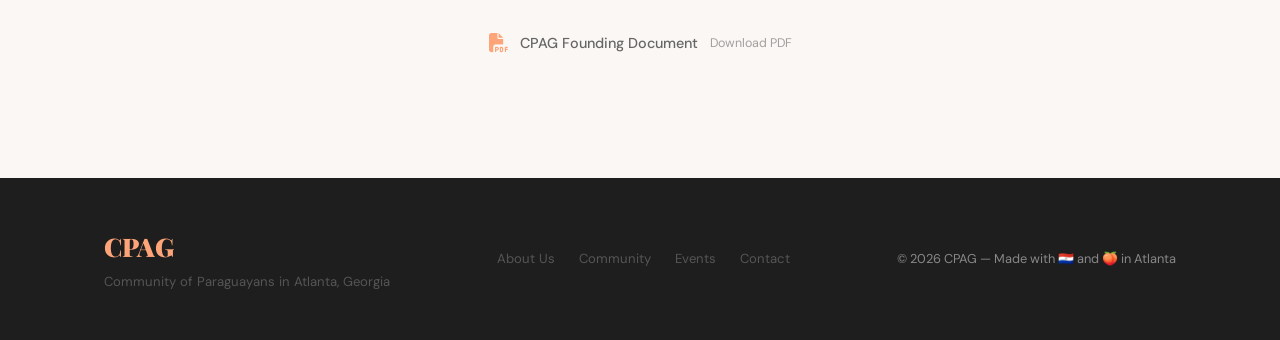
==== commit b01d4446: "Add contact page, events update, QR prep, founding doc download" ====
--- a/abouten.html
+++ b/abouten.html
@@ -24,7 +24,7 @@
         <li><a href="contact.html">Contact</a></li>
       </ul>
       <div class="nav-actions">
-        <a href="nosotros.html" class="lang-toggle" aria-label="Cambiar a Español">ES</a>
+        <a href="aboutes.html" class="lang-toggle" aria-label="Change to Spanish">ES</a>
         <button id="themeBtn" class="theme-toggle-btn" aria-label="Toggle dark mode">
           <i class="theme-icon fas fa-moon"></i>
         </button>
@@ -39,7 +39,7 @@
       <a href="communityen.html" class="mobile-link">Community</a>
       <a href="eventsen.html" class="mobile-link">Events</a>
       <a href="contact.html" class="mobile-link">Contact</a>
-      <a href="nosotros.html" class="mobile-link lang-mobile">🌐 Español</a>
+      <a href="aboutes.html" class="mobile-link lang-mobile">🌐 Español</a>
     </div>
   </nav>
 
@@ -204,6 +204,13 @@
           <a href="comunidad-en.html" class="btn btn-primary">See the Community →</a>
           <a href="contacto-en.html" class="btn btn-outline">Contact us →</a>
         </div>
+        <div class="cta-doc" data-anim>
+          <a href="images/CPAG_Founding_Document.pdf" target="_blank" download class="doc-download">
+            <i class="fas fa-file-pdf"></i>
+            <span>CPAG Founding Document</span>
+            <span class="doc-download-hint">Download PDF</span>
+          </a>
+        </div>
       </div>
     </div>
   </section>
--- a/styles/styles.css
+++ b/styles/styles.css
@@ -2025,4 +2025,37 @@
   opacity: 0.55;
   cursor: default;
   pointer-events: none;
-}+}
+
+/* ── Doc download link ── */
+.cta-doc {
+  margin-top: 32px;
+  padding-top: 32px;
+  border-top: 1px solid var(--border);
+}
+
+.doc-download {
+  display: inline-flex;
+  align-items: center;
+  gap: 12px;
+  font-size: 0.9rem;
+  font-weight: 500;
+  color: var(--text-muted);
+  transition: color var(--transition);
+}
+
+.doc-download:hover {
+  color: var(--peach-dark);
+}
+
+.doc-download i {
+  font-size: 1.2rem;
+  color: var(--peach);
+}
+
+.doc-download-hint {
+  font-size: 0.78rem;
+  font-weight: 400;
+  color: var(--text-muted);
+  opacity: 0.6;
+}
